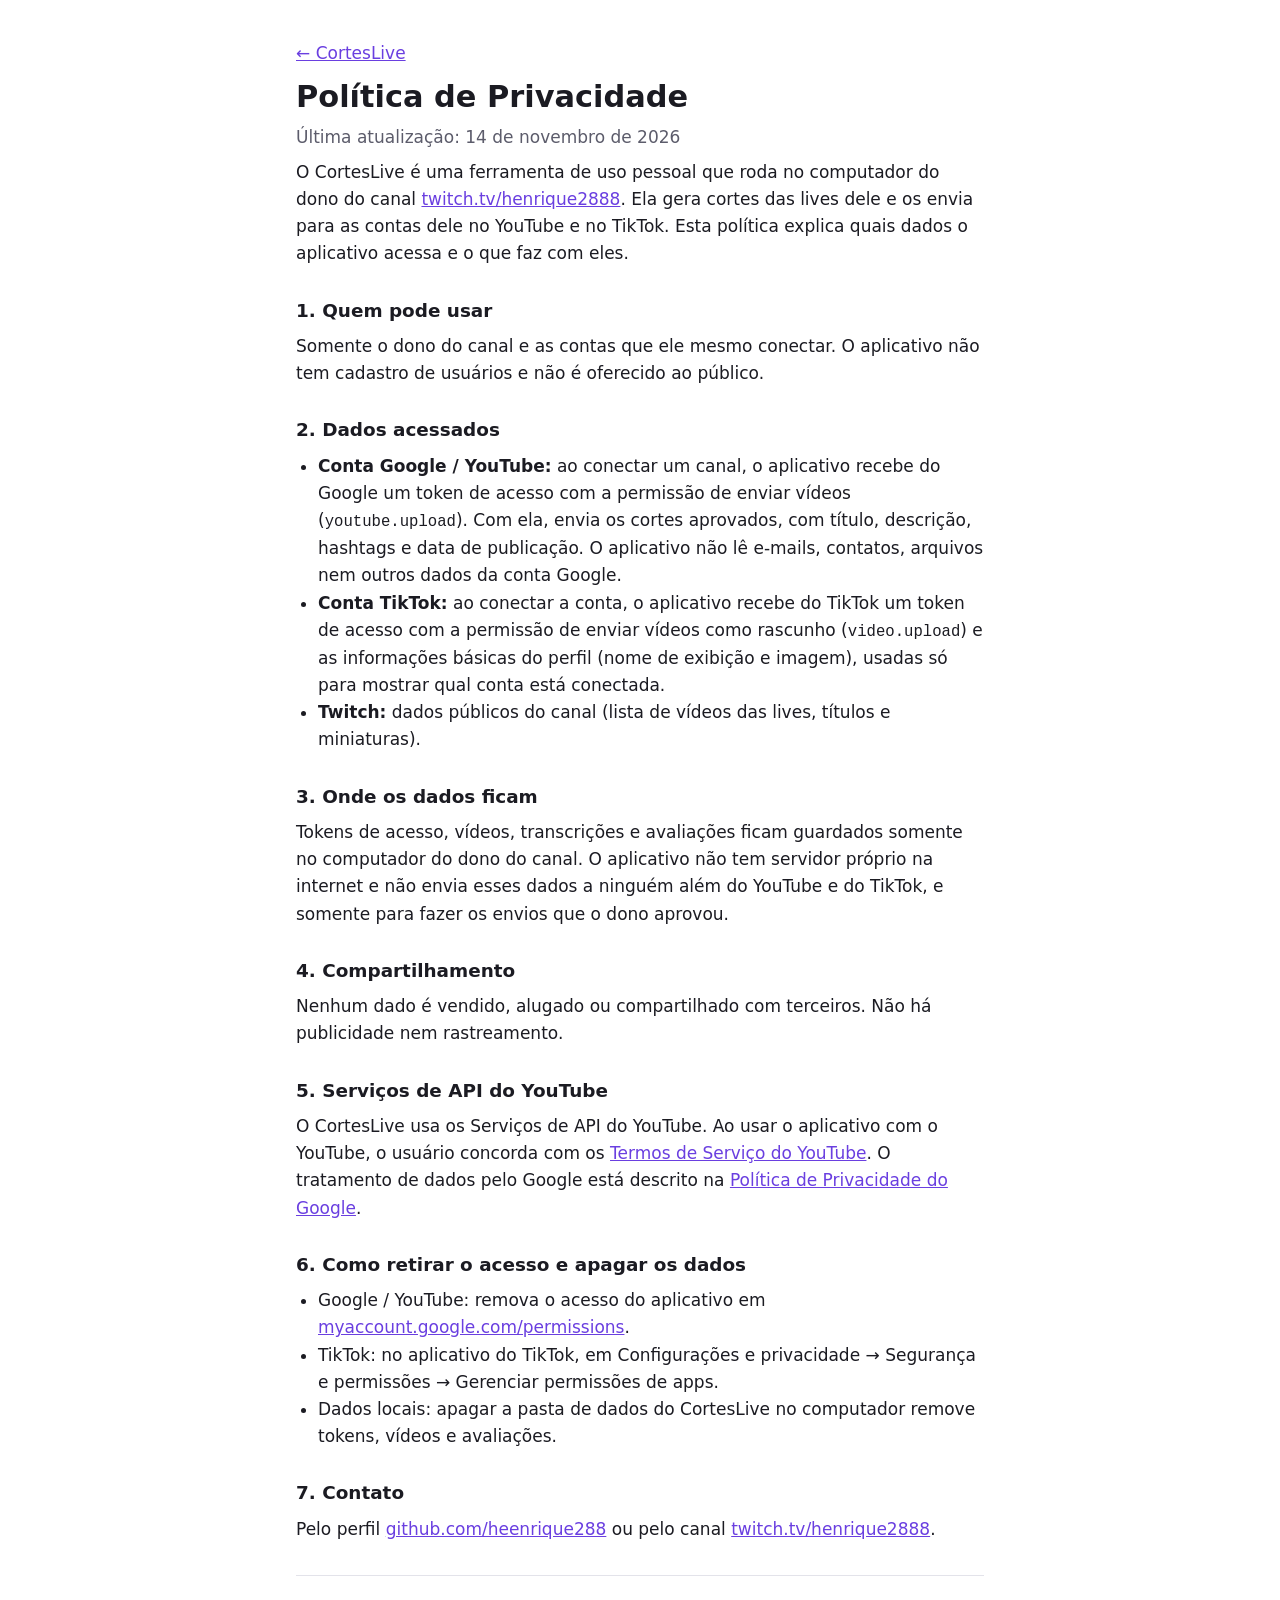
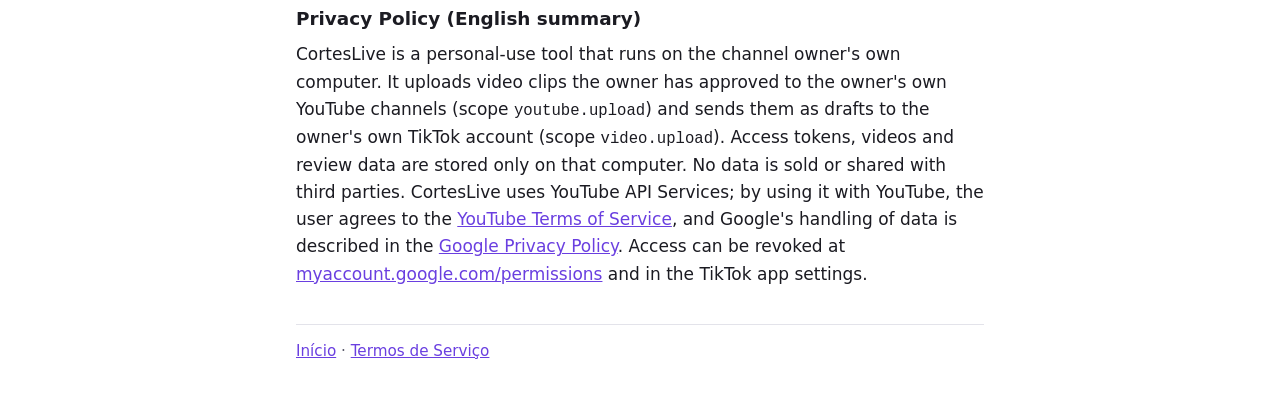
==== privacidade.html @ 45277755 "Páginas públicas do CortesLive (início, privacidade e termos) Co-Authored-By: Claude Fable 5.2 <nore" ====
<!doctype html>
<html lang="pt-BR">
<head>
<meta charset="utf-8">
<meta name="viewport" content="width=device-width, initial-scale=1">
<title>Política de Privacidade · CortesLive</title>
<link rel="icon" href="icone-1024.png">
<link rel="stylesheet" href="estilo.css">
</head>
<body>
<main>
  <p><a href="index.html">← CortesLive</a></p>
  <h1>Política de Privacidade</h1>
  <p class="muted">Última atualização: 14 de novembro de 2026</p>

  <p>O CortesLive é uma ferramenta de uso pessoal que roda no computador do dono do canal
    <a href="https://www.twitch.tv/henrique2888">twitch.tv/henrique2888</a>. Ela gera cortes das lives dele e os
    envia para as contas dele no YouTube e no TikTok. Esta política explica quais dados o aplicativo acessa e o
    que faz com eles.</p>

  <h2>1. Quem pode usar</h2>
  <p>Somente o dono do canal e as contas que ele mesmo conectar. O aplicativo não tem cadastro de usuários e não
    é oferecido ao público.</p>

  <h2>2. Dados acessados</h2>
  <ul>
    <li><strong>Conta Google / YouTube:</strong> ao conectar um canal, o aplicativo recebe do Google um token de
      acesso com a permissão de enviar vídeos (<code>youtube.upload</code>). Com ela, envia os cortes aprovados,
      com título, descrição, hashtags e data de publicação. O aplicativo não lê e-mails, contatos, arquivos nem
      outros dados da conta Google.</li>
    <li><strong>Conta TikTok:</strong> ao conectar a conta, o aplicativo recebe do TikTok um token de acesso com a
      permissão de enviar vídeos como rascunho (<code>video.upload</code>) e as informações básicas do perfil
      (nome de exibição e imagem), usadas só para mostrar qual conta está conectada.</li>
    <li><strong>Twitch:</strong> dados públicos do canal (lista de vídeos das lives, títulos e miniaturas).</li>
  </ul>

  <h2>3. Onde os dados ficam</h2>
  <p>Tokens de acesso, vídeos, transcrições e avaliações ficam guardados somente no computador do dono do canal.
    O aplicativo não tem servidor próprio na internet e não envia esses dados a ninguém além do YouTube e do
    TikTok, e somente para fazer os envios que o dono aprovou.</p>

  <h2>4. Compartilhamento</h2>
  <p>Nenhum dado é vendido, alugado ou compartilhado com terceiros. Não há publicidade nem rastreamento.</p>

  <h2>5. Serviços de API do YouTube</h2>
  <p>O CortesLive usa os Serviços de API do YouTube. Ao usar o aplicativo com o YouTube, o usuário concorda com os
    <a href="https://www.youtube.com/t/terms">Termos de Serviço do YouTube</a>. O tratamento de dados pelo Google
    está descrito na <a href="https://policies.google.com/privacy">Política de Privacidade do Google</a>.</p>

  <h2>6. Como retirar o acesso e apagar os dados</h2>
  <ul>
    <li>Google / YouTube: remova o acesso do aplicativo em
      <a href="https://myaccount.google.com/permissions">myaccount.google.com/permissions</a>.</li>
    <li>TikTok: no aplicativo do TikTok, em Configurações e privacidade → Segurança e permissões → Gerenciar
      permissões de apps.</li>
    <li>Dados locais: apagar a pasta de dados do CortesLive no computador remove tokens, vídeos e avaliações.</li>
  </ul>

  <h2>7. Contato</h2>
  <p>Pelo perfil <a href="https://github.com/heenrique288">github.com/heenrique288</a> ou pelo canal
    <a href="https://www.twitch.tv/henrique2888">twitch.tv/henrique2888</a>.</p>

  <hr>
  <h2>Privacy Policy (English summary)</h2>
  <p>CortesLive is a personal-use tool that runs on the channel owner's own computer. It uploads video clips the
    owner has approved to the owner's own YouTube channels (scope <code>youtube.upload</code>) and sends them as
    drafts to the owner's own TikTok account (scope <code>video.upload</code>). Access tokens, videos and review
    data are stored only on that computer. No data is sold or shared with third parties. CortesLive uses YouTube
    API Services; by using it with YouTube, the user agrees to the
    <a href="https://www.youtube.com/t/terms">YouTube Terms of Service</a>, and Google's handling of data is
    described in the <a href="https://policies.google.com/privacy">Google Privacy Policy</a>. Access can be revoked
    at <a href="https://myaccount.google.com/permissions">myaccount.google.com/permissions</a> and in the TikTok
    app settings.</p>

  <footer><a href="index.html">Início</a> · <a href="termos.html">Termos de Serviço</a></footer>
</main>
</body>
</html>
---- estilo.css ----
:root { color-scheme: light dark; --fg: #1b1b22; --bg: #ffffff; --muted: #5c5c6b; --link: #6a3fe0; --line: #e3e3ea; }
@media (prefers-color-scheme: dark) {
  :root { --fg: #ececf2; --bg: #111116; --muted: #a0a0b0; --link: #b295ff; --line: #2a2a36; }
}
* { box-sizing: border-box; }
body { margin: 0; background: var(--bg); color: var(--fg); font: 17px/1.6 system-ui, -apple-system, "Segoe UI", Roboto, Arial, sans-serif; }
main { max-width: 720px; margin: 0 auto; padding: 32px 16px 48px; }
h1 { font-size: 1.9rem; line-height: 1.2; margin: 12px 0 8px; }
h2 { font-size: 1.15rem; margin: 28px 0 6px; }
p, ul { margin: 8px 0; }
ul { padding-left: 22px; }
a { color: var(--link); }
code { font-size: .92em; }
hr { border: 0; border-top: 1px solid var(--line); margin: 32px 0 0; }
.logo { border-radius: 22px; display: block; }
.lead { font-size: 1.1rem; }
.muted { color: var(--muted); }
footer { margin-top: 36px; padding-top: 14px; border-top: 1px solid var(--line); color: var(--muted); font-size: .95rem; }
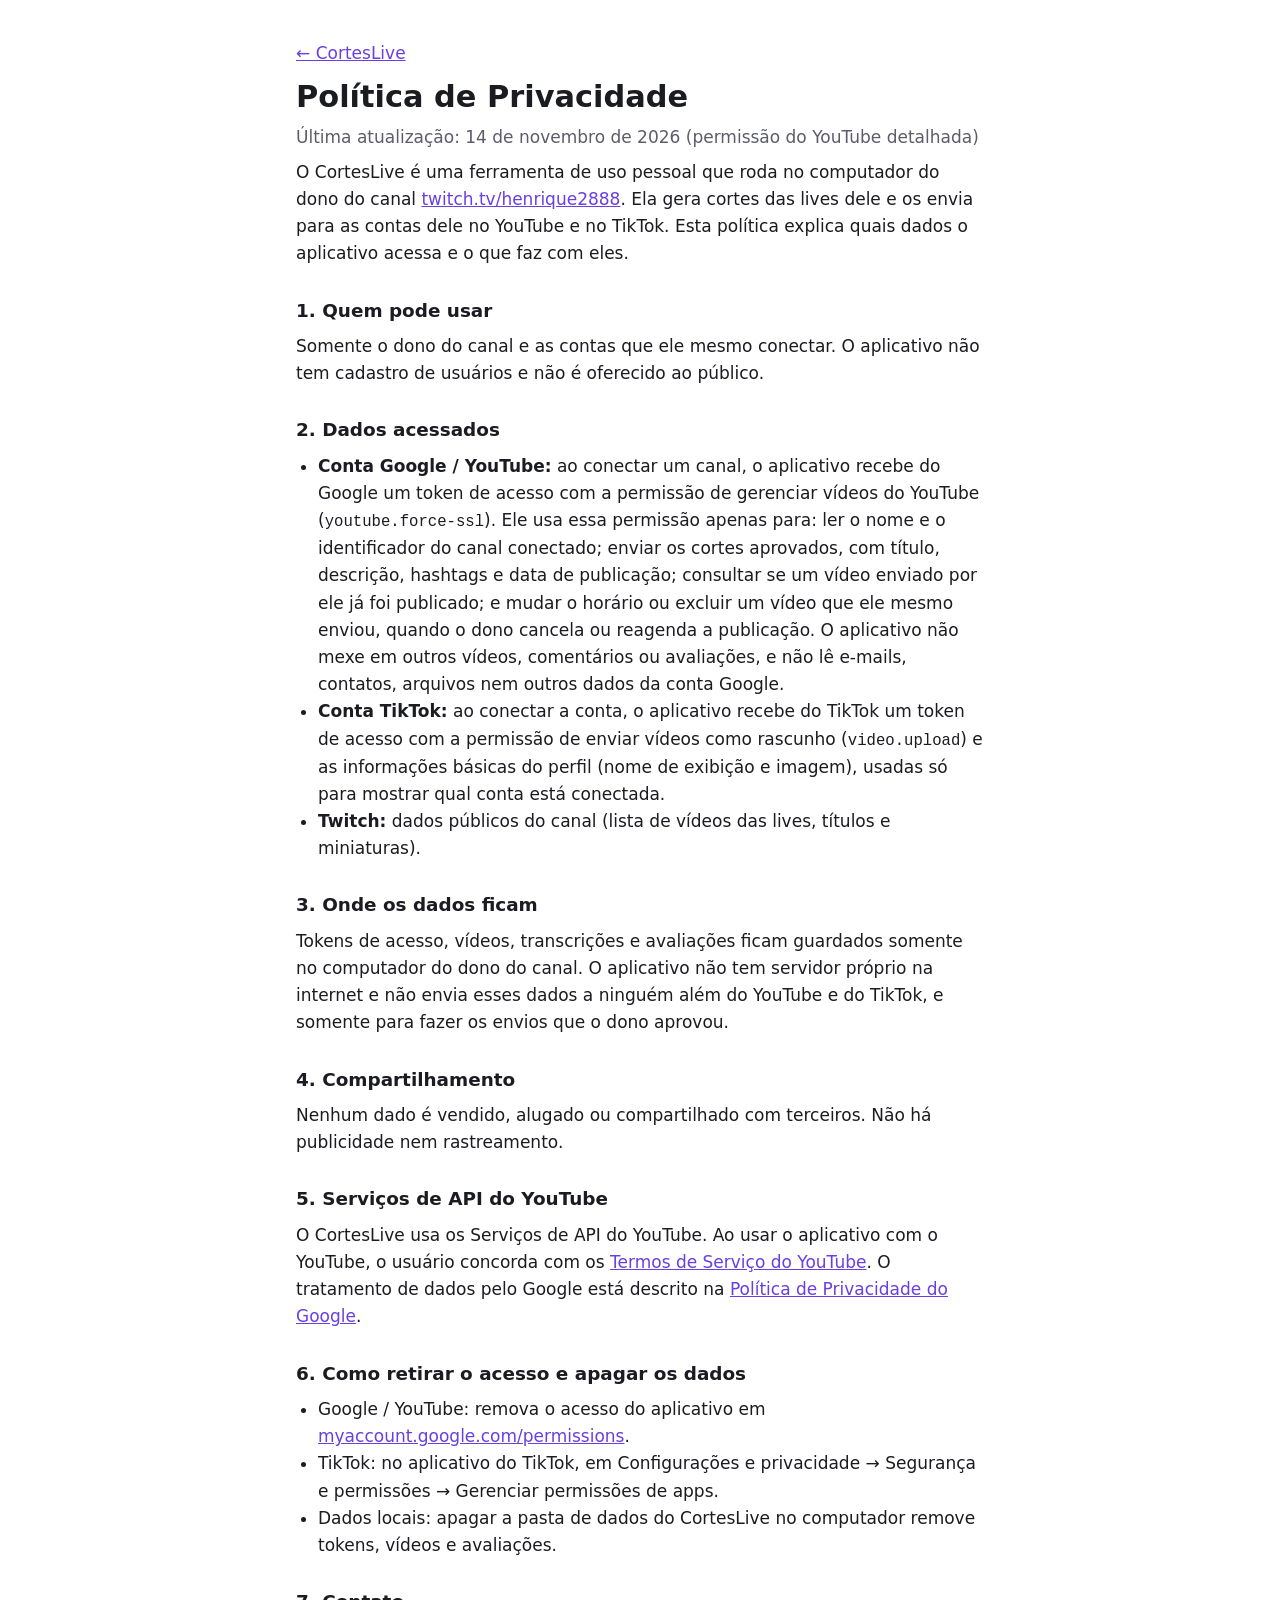
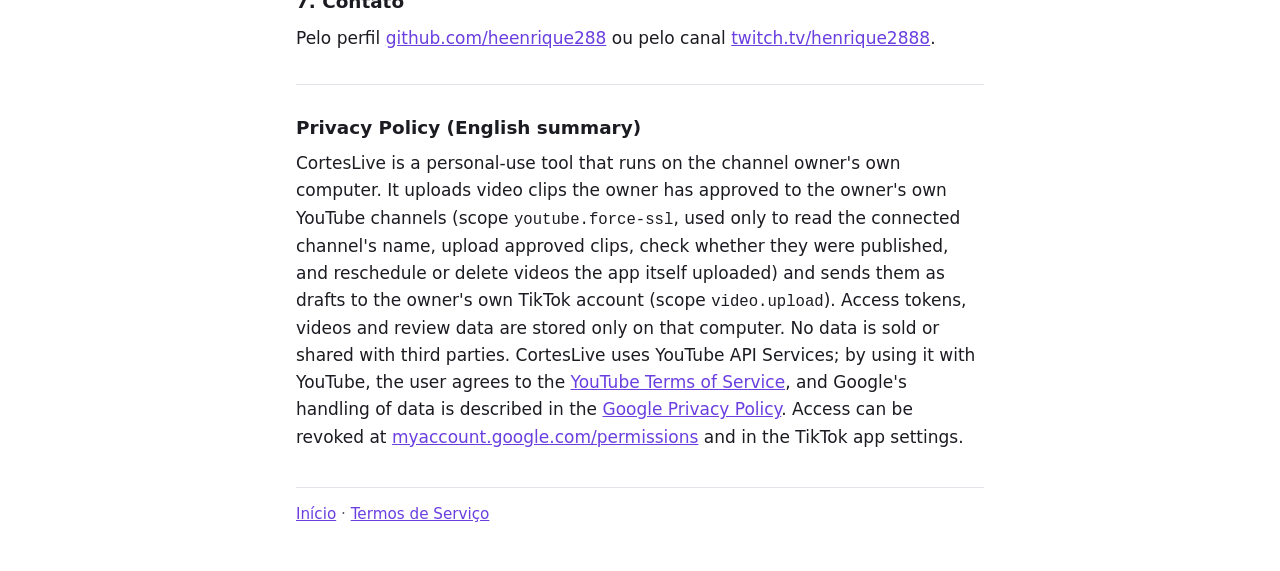
==== commit 16fc1ca4: "Detalha a permissão do YouTube na Política de Privacidade Co-Authored-By: Claude Opus 5.5 <noreply@a" ====
--- a/privacidade.html
+++ b/privacidade.html
@@ -11,7 +11,7 @@
 <main>
   <p><a href="index.html">← CortesLive</a></p>
   <h1>Política de Privacidade</h1>
-  <p class="muted">Última atualização: 14 de novembro de 2026</p>
+  <p class="muted">Última atualização: 14 de novembro de 2026 (permissão do YouTube detalhada)</p>
 
   <p>O CortesLive é uma ferramenta de uso pessoal que roda no computador do dono do canal
     <a href="https://www.twitch.tv/henrique2888">twitch.tv/henrique2888</a>. Ela gera cortes das lives dele e os
@@ -25,8 +25,11 @@
   <h2>2. Dados acessados</h2>
   <ul>
     <li><strong>Conta Google / YouTube:</strong> ao conectar um canal, o aplicativo recebe do Google um token de
-      acesso com a permissão de enviar vídeos (<code>youtube.upload</code>). Com ela, envia os cortes aprovados,
-      com título, descrição, hashtags e data de publicação. O aplicativo não lê e-mails, contatos, arquivos nem
+      acesso com a permissão de gerenciar vídeos do YouTube (<code>youtube.force-ssl</code>). Ele usa essa
+      permissão apenas para: ler o nome e o identificador do canal conectado; enviar os cortes aprovados, com
+      título, descrição, hashtags e data de publicação; consultar se um vídeo enviado por ele já foi publicado; e
+      mudar o horário ou excluir um vídeo que ele mesmo enviou, quando o dono cancela ou reagenda a publicação.
+      O aplicativo não mexe em outros vídeos, comentários ou avaliações, e não lê e-mails, contatos, arquivos nem
       outros dados da conta Google.</li>
     <li><strong>Conta TikTok:</strong> ao conectar a conta, o aplicativo recebe do TikTok um token de acesso com a
       permissão de enviar vídeos como rascunho (<code>video.upload</code>) e as informações básicas do perfil
@@ -63,7 +66,9 @@
   <hr>
   <h2>Privacy Policy (English summary)</h2>
   <p>CortesLive is a personal-use tool that runs on the channel owner's own computer. It uploads video clips the
-    owner has approved to the owner's own YouTube channels (scope <code>youtube.upload</code>) and sends them as
+    owner has approved to the owner's own YouTube channels (scope <code>youtube.force-ssl</code>, used only to
+    read the connected channel's name, upload approved clips, check whether they were published, and reschedule or
+    delete videos the app itself uploaded) and sends them as
     drafts to the owner's own TikTok account (scope <code>video.upload</code>). Access tokens, videos and review
     data are stored only on that computer. No data is sold or shared with third parties. CortesLive uses YouTube
     API Services; by using it with YouTube, the user agrees to the
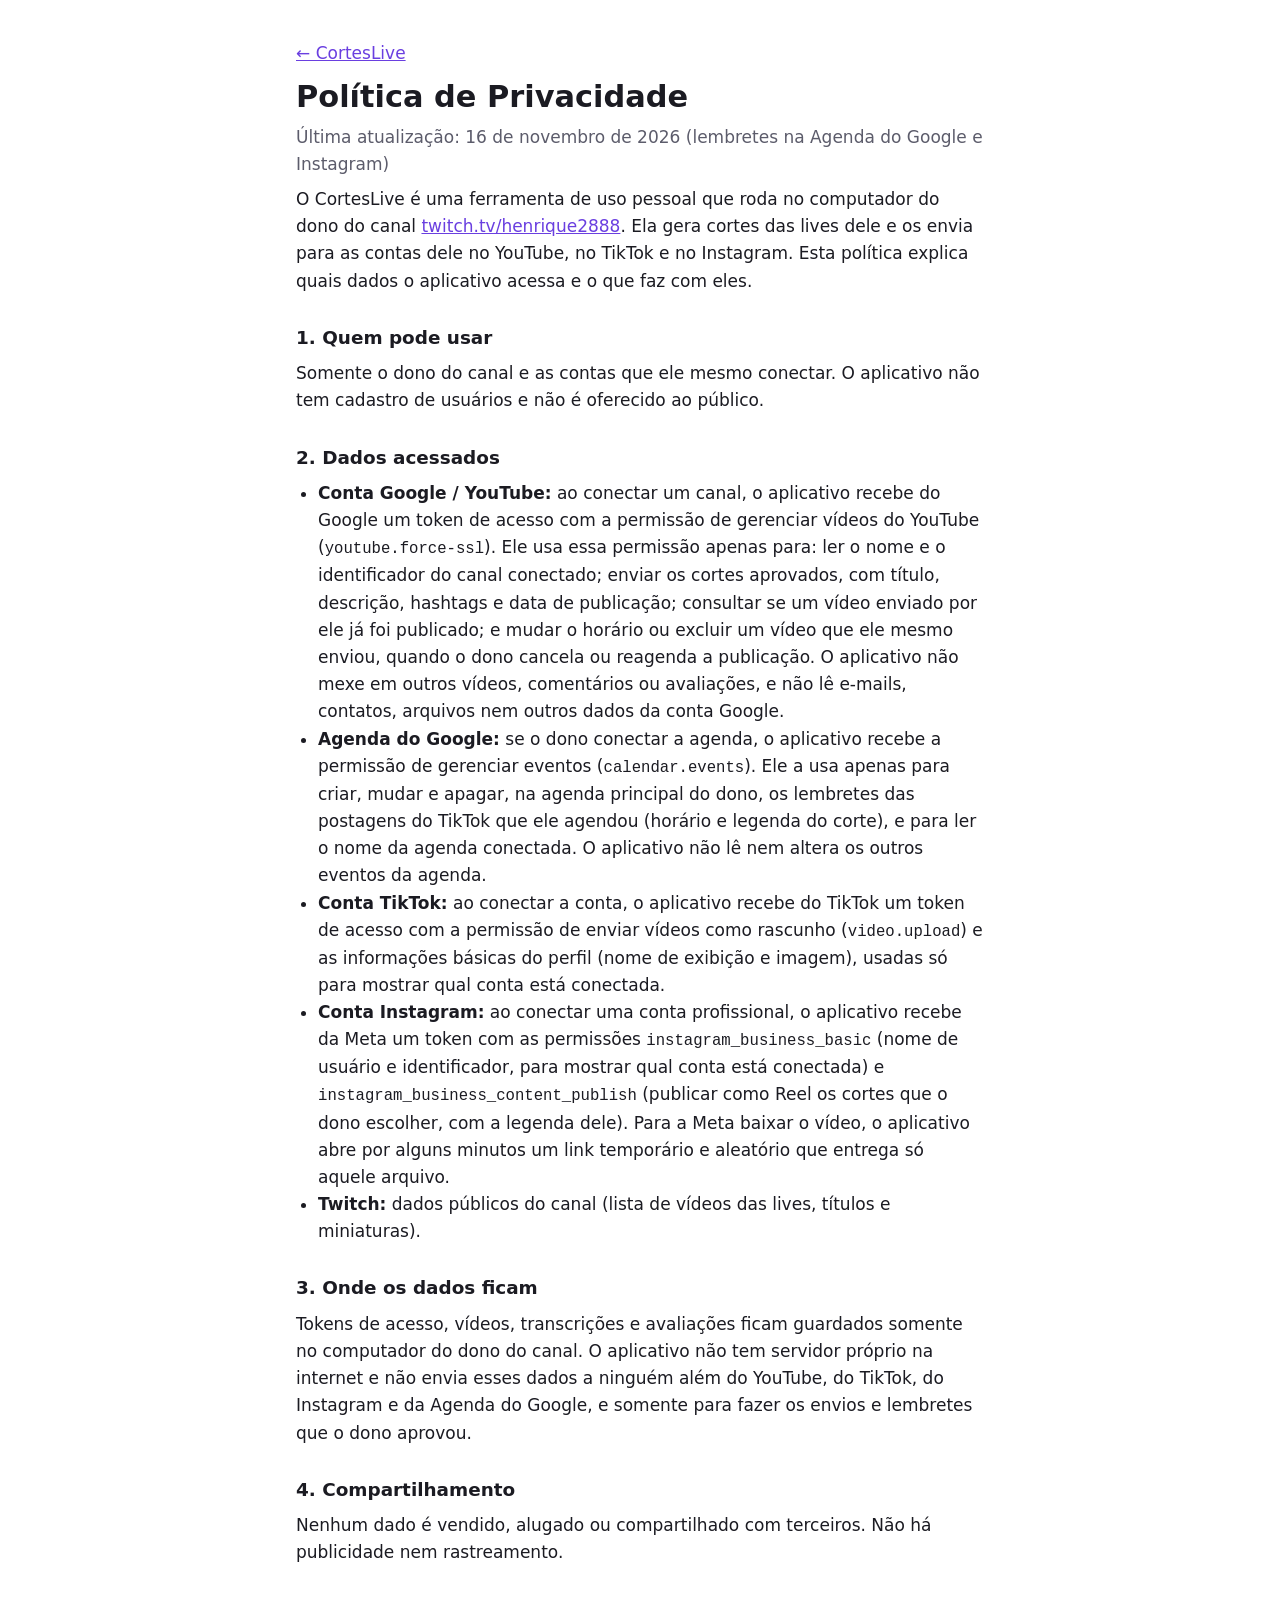
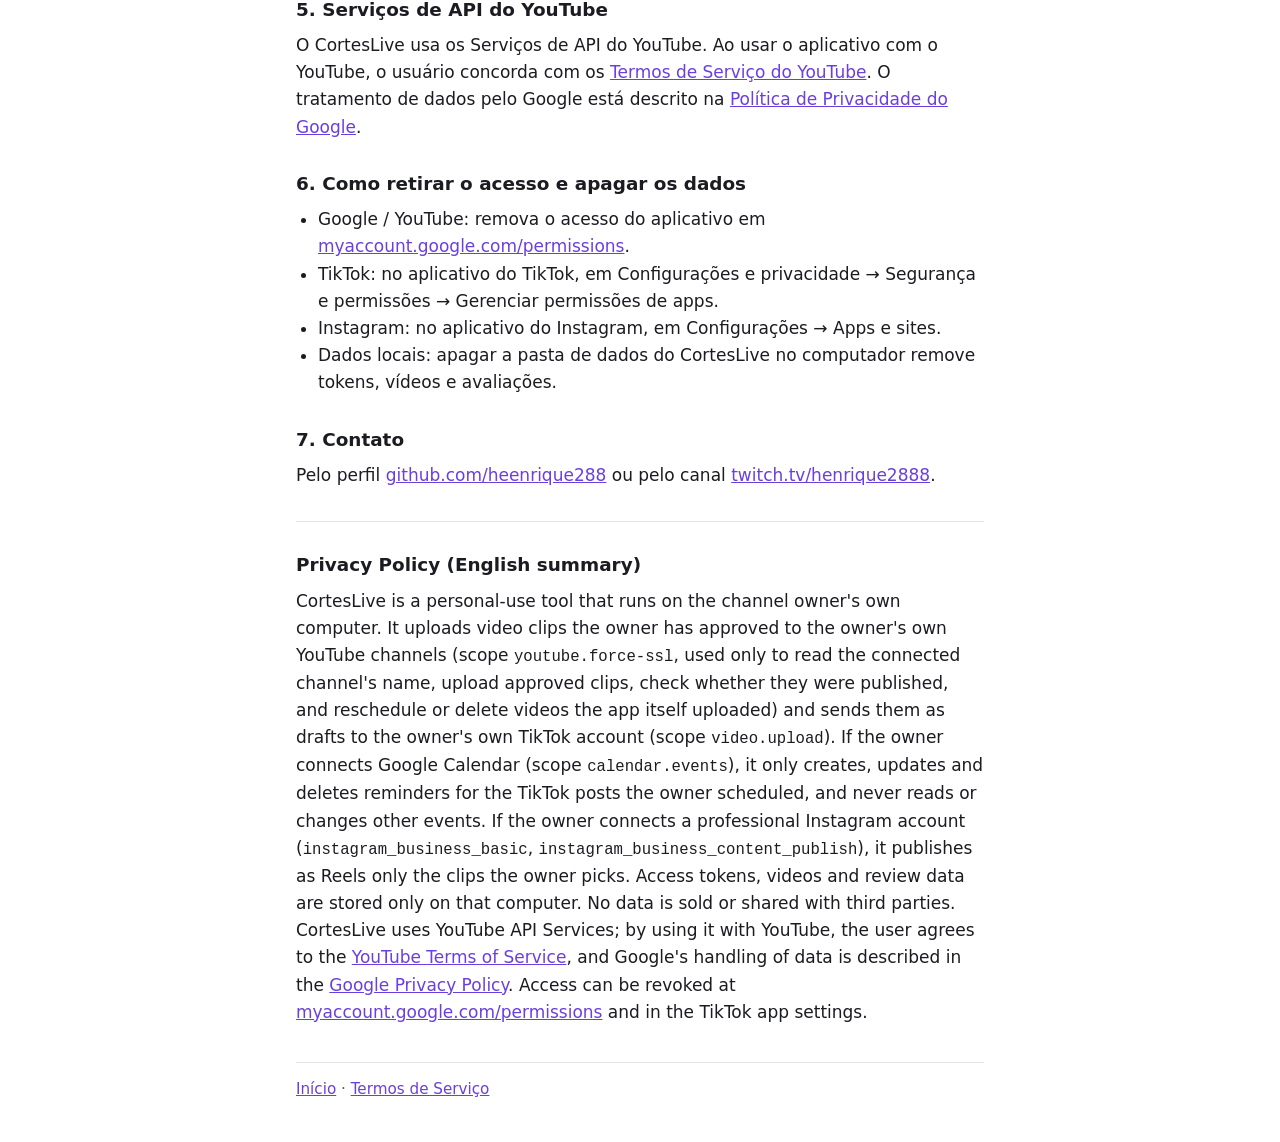
==== commit 84bab626: "Página de retorno do login do Instagram e privacidade com Agenda e Instagram" ====
--- a/privacidade.html
+++ b/privacidade.html
@@ -11,12 +11,12 @@
 <main>
   <p><a href="index.html">← CortesLive</a></p>
   <h1>Política de Privacidade</h1>
-  <p class="muted">Última atualização: 14 de novembro de 2026 (permissão do YouTube detalhada)</p>
+  <p class="muted">Última atualização: 16 de novembro de 2026 (lembretes na Agenda do Google e Instagram)</p>
 
   <p>O CortesLive é uma ferramenta de uso pessoal que roda no computador do dono do canal
     <a href="https://www.twitch.tv/henrique2888">twitch.tv/henrique2888</a>. Ela gera cortes das lives dele e os
-    envia para as contas dele no YouTube e no TikTok. Esta política explica quais dados o aplicativo acessa e o
-    que faz com eles.</p>
+    envia para as contas dele no YouTube, no TikTok e no Instagram. Esta política explica quais dados o
+    aplicativo acessa e o que faz com eles.</p>
 
   <h2>1. Quem pode usar</h2>
   <p>Somente o dono do canal e as contas que ele mesmo conectar. O aplicativo não tem cadastro de usuários e não
@@ -31,16 +31,25 @@
       mudar o horário ou excluir um vídeo que ele mesmo enviou, quando o dono cancela ou reagenda a publicação.
       O aplicativo não mexe em outros vídeos, comentários ou avaliações, e não lê e-mails, contatos, arquivos nem
       outros dados da conta Google.</li>
+    <li><strong>Agenda do Google:</strong> se o dono conectar a agenda, o aplicativo recebe a permissão de
+      gerenciar eventos (<code>calendar.events</code>). Ele a usa apenas para criar, mudar e apagar, na agenda
+      principal do dono, os lembretes das postagens do TikTok que ele agendou (horário e legenda do corte), e para
+      ler o nome da agenda conectada. O aplicativo não lê nem altera os outros eventos da agenda.</li>
     <li><strong>Conta TikTok:</strong> ao conectar a conta, o aplicativo recebe do TikTok um token de acesso com a
       permissão de enviar vídeos como rascunho (<code>video.upload</code>) e as informações básicas do perfil
       (nome de exibição e imagem), usadas só para mostrar qual conta está conectada.</li>
+    <li><strong>Conta Instagram:</strong> ao conectar uma conta profissional, o aplicativo recebe da Meta um token
+      com as permissões <code>instagram_business_basic</code> (nome de usuário e identificador, para mostrar qual
+      conta está conectada) e <code>instagram_business_content_publish</code> (publicar como Reel os cortes que o
+      dono escolher, com a legenda dele). Para a Meta baixar o vídeo, o aplicativo abre por alguns minutos um link
+      temporário e aleatório que entrega só aquele arquivo.</li>
     <li><strong>Twitch:</strong> dados públicos do canal (lista de vídeos das lives, títulos e miniaturas).</li>
   </ul>
 
   <h2>3. Onde os dados ficam</h2>
   <p>Tokens de acesso, vídeos, transcrições e avaliações ficam guardados somente no computador do dono do canal.
-    O aplicativo não tem servidor próprio na internet e não envia esses dados a ninguém além do YouTube e do
-    TikTok, e somente para fazer os envios que o dono aprovou.</p>
+    O aplicativo não tem servidor próprio na internet e não envia esses dados a ninguém além do YouTube, do
+    TikTok, do Instagram e da Agenda do Google, e somente para fazer os envios e lembretes que o dono aprovou.</p>
 
   <h2>4. Compartilhamento</h2>
   <p>Nenhum dado é vendido, alugado ou compartilhado com terceiros. Não há publicidade nem rastreamento.</p>
@@ -56,6 +65,7 @@
       <a href="https://myaccount.google.com/permissions">myaccount.google.com/permissions</a>.</li>
     <li>TikTok: no aplicativo do TikTok, em Configurações e privacidade → Segurança e permissões → Gerenciar
       permissões de apps.</li>
+    <li>Instagram: no aplicativo do Instagram, em Configurações → Apps e sites.</li>
     <li>Dados locais: apagar a pasta de dados do CortesLive no computador remove tokens, vídeos e avaliações.</li>
   </ul>
 
@@ -69,7 +79,11 @@
     owner has approved to the owner's own YouTube channels (scope <code>youtube.force-ssl</code>, used only to
     read the connected channel's name, upload approved clips, check whether they were published, and reschedule or
     delete videos the app itself uploaded) and sends them as
-    drafts to the owner's own TikTok account (scope <code>video.upload</code>). Access tokens, videos and review
+    drafts to the owner's own TikTok account (scope <code>video.upload</code>). If the owner connects Google
+    Calendar (scope <code>calendar.events</code>), it only creates, updates and deletes reminders for the TikTok
+    posts the owner scheduled, and never reads or changes other events. If the owner connects a professional
+    Instagram account (<code>instagram_business_basic</code>, <code>instagram_business_content_publish</code>), it
+    publishes as Reels only the clips the owner picks. Access tokens, videos and review
     data are stored only on that computer. No data is sold or shared with third parties. CortesLive uses YouTube
     API Services; by using it with YouTube, the user agrees to the
     <a href="https://www.youtube.com/t/terms">YouTube Terms of Service</a>, and Google's handling of data is
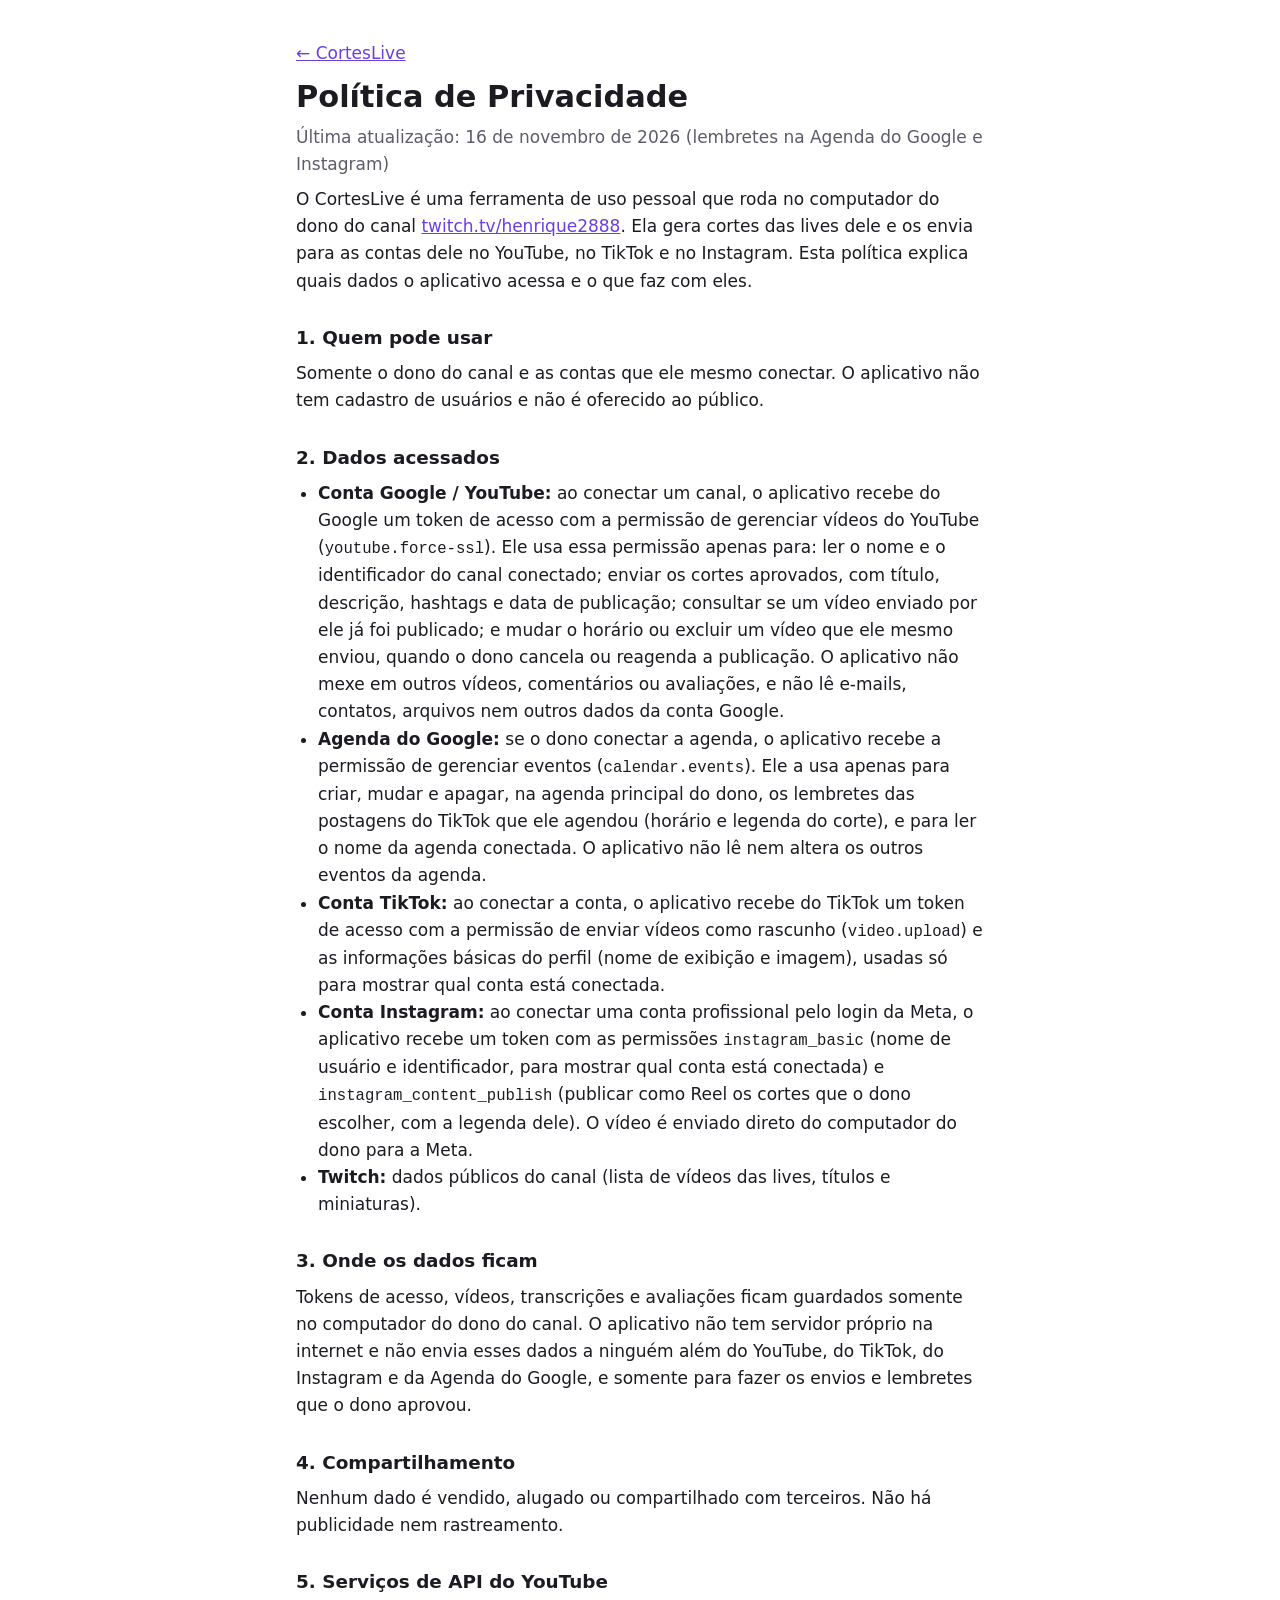
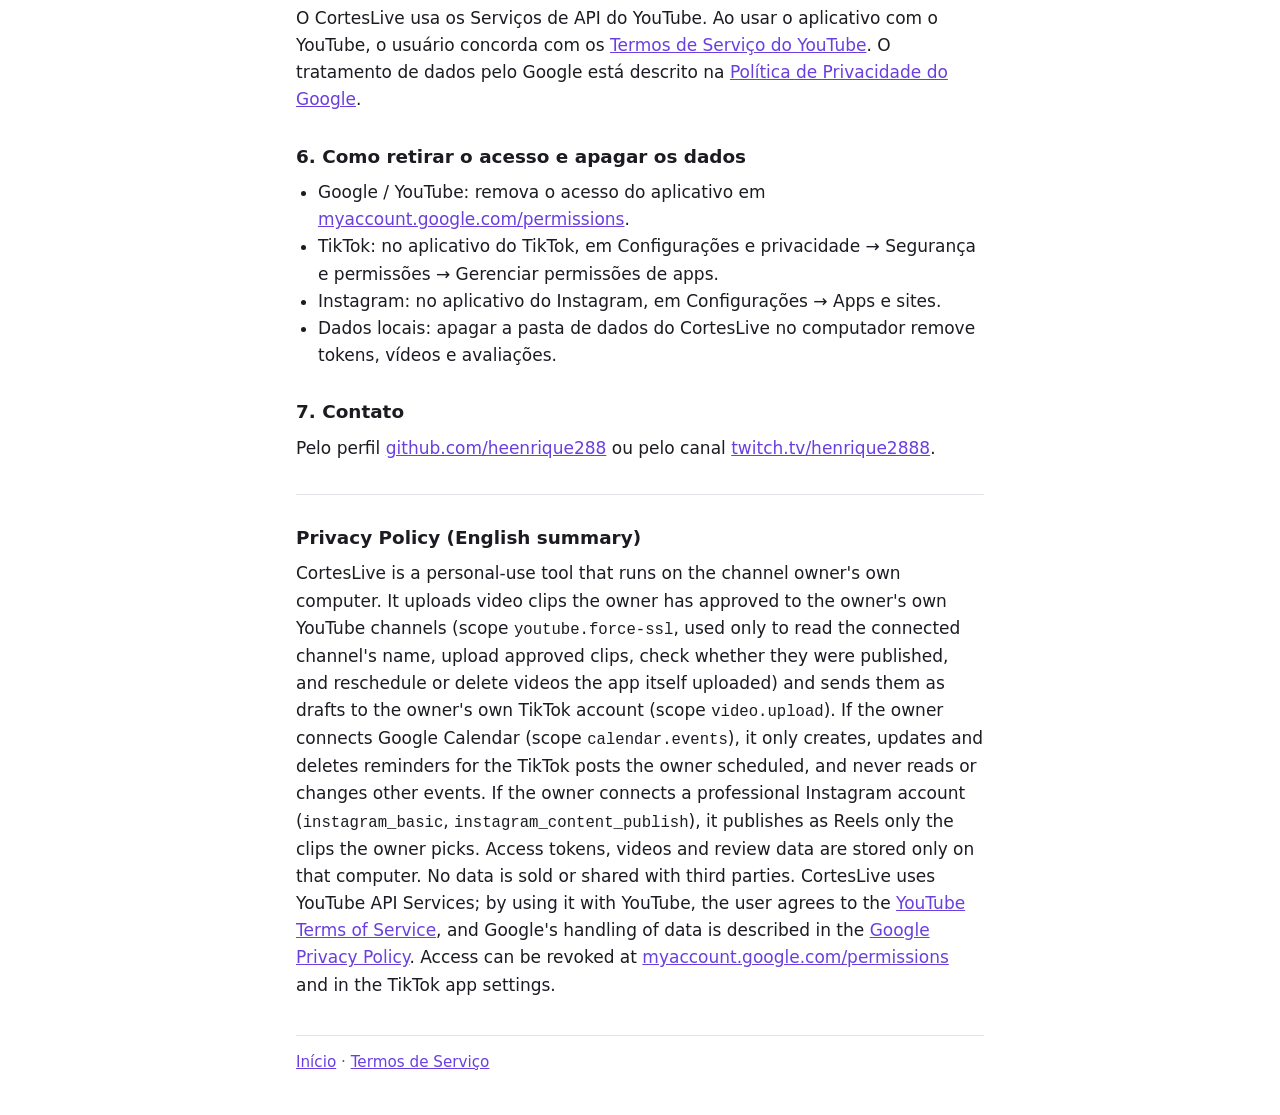
==== commit fc3b8307: "Privacidade: permissões do login unificado do Instagram e envio direto do vídeo" ====
--- a/privacidade.html
+++ b/privacidade.html
@@ -38,11 +38,10 @@
     <li><strong>Conta TikTok:</strong> ao conectar a conta, o aplicativo recebe do TikTok um token de acesso com a
       permissão de enviar vídeos como rascunho (<code>video.upload</code>) e as informações básicas do perfil
       (nome de exibição e imagem), usadas só para mostrar qual conta está conectada.</li>
-    <li><strong>Conta Instagram:</strong> ao conectar uma conta profissional, o aplicativo recebe da Meta um token
-      com as permissões <code>instagram_business_basic</code> (nome de usuário e identificador, para mostrar qual
-      conta está conectada) e <code>instagram_business_content_publish</code> (publicar como Reel os cortes que o
-      dono escolher, com a legenda dele). Para a Meta baixar o vídeo, o aplicativo abre por alguns minutos um link
-      temporário e aleatório que entrega só aquele arquivo.</li>
+    <li><strong>Conta Instagram:</strong> ao conectar uma conta profissional pelo login da Meta, o aplicativo
+      recebe um token com as permissões <code>instagram_basic</code> (nome de usuário e identificador, para mostrar
+      qual conta está conectada) e <code>instagram_content_publish</code> (publicar como Reel os cortes que o dono
+      escolher, com a legenda dele). O vídeo é enviado direto do computador do dono para a Meta.</li>
     <li><strong>Twitch:</strong> dados públicos do canal (lista de vídeos das lives, títulos e miniaturas).</li>
   </ul>
 
@@ -82,7 +81,7 @@
     drafts to the owner's own TikTok account (scope <code>video.upload</code>). If the owner connects Google
     Calendar (scope <code>calendar.events</code>), it only creates, updates and deletes reminders for the TikTok
     posts the owner scheduled, and never reads or changes other events. If the owner connects a professional
-    Instagram account (<code>instagram_business_basic</code>, <code>instagram_business_content_publish</code>), it
+    Instagram account (<code>instagram_basic</code>, <code>instagram_content_publish</code>), it
     publishes as Reels only the clips the owner picks. Access tokens, videos and review
     data are stored only on that computer. No data is sold or shared with third parties. CortesLive uses YouTube
     API Services; by using it with YouTube, the user agrees to the
